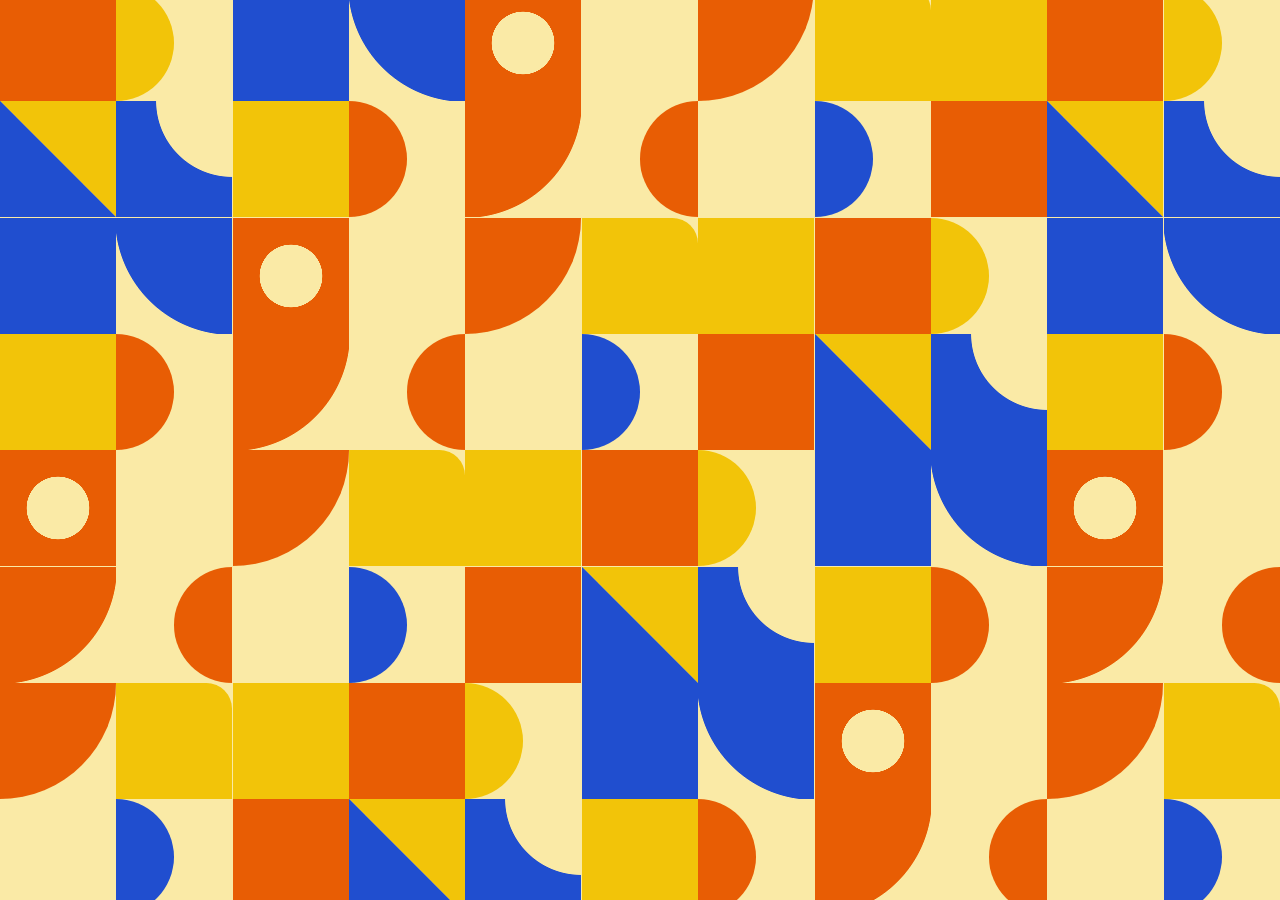
==== index.html @ 6c81b7ac "Add Bauhaus grid with click/hover interactions and tile motifs. Co-authored-by: Cursor <cursoragent@" ====
<!DOCTYPE html>
<html lang="en">
  <head>
    <meta charset="UTF-8" />
    <meta name="viewport" content="width=device-width, initial-scale=1" />
    <title>Click and Hover</title>
    <script src="https://ajax.googleapis.com/ajax/libs/jquery/3.7.1/jquery.min.js"></script>
    <link rel="stylesheet" href="style.css" />
    <script src="script.js" defer></script>
  </head>
  <body class="site home">
    <main class="home-main">
      <div class="bauhaus-viewport">
        <div class="bauhaus-stage-outer">
          <!-- 6×3 = 18 squares; JS may tile clones. Shapes live in .geo-mosaic-inner so the grid square does not rotate. -->
          <div class="bauhaus-stage">
            <!-- Row 1 -->
            <div class="geo-cell" data-shape="square" data-cell="g1" data-effect="spawn">
              <div class="geo-stack">
                <div class="geo-mosaic-inner">
                  <div class="geo-solid geo-fill-tile-cycling"></div>
                </div>
              </div>
            </div>
            <div class="geo-cell" data-shape="curve" data-cell="g2">
              <div class="geo-stack">
                <div class="geo-mosaic-inner">
                  <div class="geo-solid geo-fill-ground"></div>
                  <div class="geo-solid geo-fill-orange geo-corner-bl"></div>
                </div>
              </div>
            </div>
            <div class="geo-cell" data-shape="curve" data-cell="g3">
              <div class="geo-stack">
                <div class="geo-mosaic-inner">
                  <div class="geo-solid geo-fill-ground"></div>
                  <div class="geo-arc-tr-orange"></div>
                </div>
              </div>
            </div>
            <div class="geo-cell" data-shape="curve" data-cell="g4" data-effect="fade">
              <div class="geo-stack">
                <div class="geo-mosaic-inner">
                  <div class="geo-solid geo-fill-ground"></div>
                  <div class="geo-ring-orange"></div>
                </div>
              </div>
            </div>
            <div class="geo-cell" data-shape="square" data-cell="g5" data-effect="lit">
              <div class="geo-stack">
                <div class="geo-mosaic-inner">
                  <div class="geo-solid geo-fill-yellow"></div>
                </div>
              </div>
            </div>
            <div class="geo-cell" data-shape="square" data-cell="g6" data-effect="opacity">
              <div class="geo-stack">
                <div class="geo-mosaic-inner">
                  <div class="geo-solid geo-fill-blue"></div>
                </div>
              </div>
            </div>

            <!-- Row 2 -->
            <div class="geo-cell" data-shape="square" data-cell="g7">
              <div class="geo-stack">
                <div class="geo-mosaic-inner">
                  <div class="geo-split">
                    <span class="geo-split__blue"></span>
                    <span class="geo-split__yellow"></span>
                  </div>
                </div>
              </div>
            </div>
            <div class="geo-cell" data-shape="square" data-cell="g8" data-effect="spawn">
              <div class="geo-stack">
                <div class="geo-mosaic-inner">
                  <div class="geo-solid geo-fill-orange"></div>
                </div>
              </div>
            </div>
            <div class="geo-cell" data-shape="curve" data-cell="g9">
              <div class="geo-stack">
                <div class="geo-mosaic-inner">
                  <div class="geo-solid geo-fill-ground"></div>
                  <div class="geo-semi-top geo-fill-blue"></div>
                </div>
              </div>
            </div>
            <div class="geo-cell" data-shape="curve" data-cell="g10" data-effect="spawn">
              <div class="geo-stack">
                <div class="geo-mosaic-inner">
                  <div class="geo-solid geo-fill-yellow geo-corner-br"></div>
                </div>
              </div>
            </div>
            <div class="geo-cell" data-shape="curve" data-cell="g11">
              <div class="geo-stack">
                <div class="geo-mosaic-inner">
                  <div class="geo-solid geo-fill-ground"></div>
                  <div class="geo-semi-bottom geo-fill-orange"></div>
                </div>
              </div>
            </div>
            <div class="geo-cell" data-shape="square" data-cell="g12" data-effect="lit">
              <div class="geo-stack">
                <div class="geo-mosaic-inner">
                  <div class="geo-solid geo-fill-tile-cycling"></div>
                </div>
              </div>
            </div>

            <!-- Row 3 -->
            <div class="geo-cell" data-shape="curve" data-cell="g13">
              <div class="geo-stack">
                <div class="geo-mosaic-inner">
                  <div class="geo-solid geo-fill-ground"></div>
                  <div class="geo-semi-top geo-fill-orange"></div>
                </div>
              </div>
            </div>
            <div class="geo-cell" data-shape="curve" data-cell="g14" data-effect="fade">
              <div class="geo-stack">
                <div class="geo-mosaic-inner">
                  <div class="geo-solid geo-fill-ground"></div>
                  <div class="geo-arc-br-blue"></div>
                </div>
              </div>
            </div>
            <div class="geo-cell" data-shape="curve" data-cell="g15" data-effect="wobble">
              <div class="geo-stack">
                <div class="geo-mosaic-inner">
                  <div class="geo-solid geo-fill-ground"></div>
                  <div class="geo-bite-blue-br"></div>
                </div>
              </div>
            </div>
            <div class="geo-cell" data-shape="curve" data-cell="g16">
              <div class="geo-stack">
                <div class="geo-mosaic-inner">
                  <div class="geo-solid geo-fill-ground"></div>
                  <div class="geo-semi-top geo-fill-yellow"></div>
                </div>
              </div>
            </div>
            <div class="geo-cell" data-shape="square" data-cell="g17" data-effect="runner">
              <div class="geo-stack">
                <div class="geo-mosaic-inner">
                  <div class="geo-solid geo-fill-orange"></div>
                </div>
              </div>
            </div>
            <div class="geo-cell" data-shape="square" data-cell="g18" data-effect="spawn">
              <div class="geo-stack">
                <div class="geo-mosaic-inner">
                  <div class="geo-solid geo-fill-yellow"></div>
                </div>
              </div>
            </div>
          </div>
        </div>
      </div>
    </main>
  </body>
</html>
---- style.css ----
*,
*::before,
*::after {
  box-sizing: border-box;
}

html {
  margin: 0;
}

body.site {
  margin: 0;
  min-height: 100vh;
  font-family: Helvetica, Arial, sans-serif;
  --bauhaus-orange: #e85d04;
  --bauhaus-blue: #204ecf;
  --bauhaus-yellow: #f2c409;
  /* Light ground = tinted yellow so the mosaic stays strictly blue / yellow / orange. */
  --bauhaus-ground: #fcefb4;
  --bauhaus-ground: color-mix(in srgb, var(--bauhaus-yellow) 36%, white);
  --bauhaus-cream: var(--bauhaus-ground);
  /* Shared hover tint motion (curve-style ease on all accents). */
  --bauhaus-hover-paint-ms: 450ms;
  --bauhaus-hover-paint-ease: cubic-bezier(0.22, 1, 0.36, 1);
  background: var(--bauhaus-ground);
  color: #1a1a1a;
}

/* —— Full-page Bauhaus grid —— */
.home-main {
  margin: 0;
  padding: 0;
  width: 100%;
  max-width: none;
  min-height: 100vh;
  min-height: 100dvh;
}

.bauhaus-viewport {
  overflow: hidden;
  position: relative;
  width: 100%;
  min-height: 100vh;
  min-height: 100dvh;
}

.bauhaus-stage-outer {
  position: absolute;
  left: 50%;
  top: 50%;
  width: 100vh;
  height: 100vw;
  transform: translate(-50%, -50%) rotate(-90deg);
  transform-origin: center center;
  display: flex;
  justify-content: center;
  align-items: center;
  overflow: hidden;
}

.bauhaus-stage {
  display: inline-grid;
  grid-template-columns: repeat(6, var(--cell));
  grid-template-rows: repeat(3, var(--cell));
  gap: 0;
  align-items: start;
  width: max-content;
  height: max-content;
  flex-shrink: 0;
  /* Cover layout (square tiles extend past edges—outer clips). JS replaces cols/rows when enabled. */
  --cell: max(
    calc(min(100vh, 100dvh) / 6),
    calc(min(100vw, 100dvw) / 3)
  );
  animation: geo-stage-pulse 14s ease-in-out infinite alternate;
}

.geo-cell {
  position: relative;
  overflow: hidden;
  cursor: pointer;
  isolation: isolate;
  width: var(--cell);
  height: var(--cell);
  aspect-ratio: 1;
  user-select: none;
}

.geo-cell--triad-lock .geo-stack {
  box-shadow: inset 0 0 0 2px rgba(232, 93, 4, 0.45);
}

.geo-cell > * {
  pointer-events: none;
}

.geo-stack {
  position: absolute;
  inset: 0;
  transition:
    transform 0.42s cubic-bezier(0.22, 1, 0.36, 1),
    opacity 0.38s ease,
    filter 0.35s ease;
  will-change: transform, opacity;
}

/* Transforms for curves / runner / wobble stay on this layer—the grid square (.geo-cell) stays fixed. */
.geo-mosaic-inner {
  position: absolute;
  inset: 0;
  transform-origin: center center;
  transition: transform 0.42s cubic-bezier(0.22, 1, 0.36, 1);
}

.geo-stack > .geo-mosaic-inner:not(.geo-layer-hover).geo-layer-idle {
  z-index: 1;
}

/* Single-inner stacks (prefers-reduced-motion): lone node is not geo-layer-hover. */
.geo-stack > .geo-mosaic-inner:first-child:last-child:not(.geo-layer-hover) {
  z-index: 1;
}

.geo-stack .geo-mosaic-inner.geo-layer-hover {
  z-index: 2;
  opacity: 0;
  pointer-events: none;
  transition:
    opacity var(--bauhaus-hover-paint-ms) var(--bauhaus-hover-paint-ease),
    transform 0.42s cubic-bezier(0.22, 1, 0.36, 1);
}

.geo-stack:not(.geo-stack--hue-hover-active) > .geo-mosaic-inner:not(.geo-layer-hover) {
  opacity: 1;
  transition:
    opacity var(--bauhaus-hover-paint-ms) var(--bauhaus-hover-paint-ease),
    transform 0.42s cubic-bezier(0.22, 1, 0.36, 1);
}

.geo-stack--hue-hover-active > .geo-mosaic-inner:not(.geo-layer-hover) {
  opacity: 0;
  transition:
    opacity var(--bauhaus-hover-paint-ms) var(--bauhaus-hover-paint-ease),
    transform 0.42s cubic-bezier(0.22, 1, 0.36, 1);
}

.geo-stack--hue-hover-active .geo-mosaic-inner.geo-layer-hover {
  opacity: 1;
}

.geo-mosaic-inner:is(.geo-stack--runner, .geo-stack--runner-hover, .geo-stack--wobble) {
  transition: none;
}

.geo-stack
  .geo-mosaic-inner
  [class*='geo-']:not(.geo-fill-ground):not(.geo-fill-cream) {
  transition:
    background-color var(--bauhaus-hover-paint-ms) var(--bauhaus-hover-paint-ease),
    background var(--bauhaus-hover-paint-ms) var(--bauhaus-hover-paint-ease);
}

.geo-cell:hover {
  z-index: 4;
}

.geo-cell[data-shape='square']:hover .geo-stack {
  transform: scale(1.06);
}

.geo-stack--lit {
  outline: 3px solid var(--bauhaus-orange);
  outline-offset: -3px;
}

.geo-mini-chip {
  position: absolute;
  width: 26%;
  height: 26%;
  pointer-events: none;
  border-radius: 1px;
  z-index: 2;
}

[class*='geo-fill-']:not(.geo-fill-ground):not(.geo-fill-cream) {
  transition:
    background-color var(--bauhaus-hover-paint-ms) var(--bauhaus-hover-paint-ease),
    background var(--bauhaus-hover-paint-ms) var(--bauhaus-hover-paint-ease);
}

.geo-split__blue,
.geo-split__yellow {
  transition:
    background-color var(--bauhaus-hover-paint-ms) var(--bauhaus-hover-paint-ease),
    background var(--bauhaus-hover-paint-ms) var(--bauhaus-hover-paint-ease);
}

.geo-cell[data-shape='square'].geo-cell--clicked
  .geo-stack
  > .geo-mosaic-inner:not(.geo-layer-hover) {
  animation: geo-square-pop 0.55s cubic-bezier(0.34, 1.56, 0.64, 1);
}

.geo-cell[data-shape='curve'].geo-cell--clicked
  .geo-stack
  > .geo-mosaic-inner:not(.geo-layer-hover) {
  animation: geo-curve-flash 0.65s ease;
}

@keyframes geo-square-pop {
  0% {
    transform: scale(1) rotate(0deg);
  }
  40% {
    transform: scale(1.08) rotate(-6deg);
  }
  100% {
    transform: scale(1) rotate(0deg);
  }
}

@keyframes geo-curve-flash {
  0% {
    opacity: 1;
    filter: brightness(1);
  }
  35% {
    opacity: 0.35;
    filter: brightness(1.15);
  }
  100% {
    opacity: 1;
    filter: brightness(1);
  }
}

@keyframes geo-stage-pulse {
  0% {
    filter: brightness(1) saturate(1);
  }
  100% {
    filter: brightness(1.045) saturate(1.06);
  }
}

@keyframes geo-runner-marquee {
  0% {
    transform: translateX(0) scale(1);
  }
  36% {
    transform: translateX(132%) scale(1);
  }
  52% {
    transform: translateX(118%) scale(1);
  }
  74% {
    transform: translateX(-10%) scale(1);
  }
  88% {
    transform: translateX(4%) scale(1);
  }
  100% {
    transform: translateX(0) scale(1);
  }
}

@keyframes geo-runner-marquee-hover {
  0% {
    transform: translateX(0) scale(1.06);
  }
  36% {
    transform: translateX(132%) scale(1.06);
  }
  52% {
    transform: translateX(118%) scale(1.06);
  }
  74% {
    transform: translateX(-10%) scale(1.06);
  }
  88% {
    transform: translateX(4%) scale(1.06);
  }
  100% {
    transform: translateX(0) scale(1.06);
  }
}

.geo-mosaic-inner.geo-stack--runner {
  animation: geo-runner-marquee 1.12s cubic-bezier(0.45, 0.02, 0.28, 1) forwards;
}

.geo-mosaic-inner.geo-stack--runner-hover {
  animation: geo-runner-marquee-hover 1.12s cubic-bezier(0.45, 0.02, 0.28, 1) forwards;
}

@keyframes geo-wobble {
  0%,
  100% {
    transform: rotate(0deg) scale(1);
  }
  22% {
    transform: rotate(-9deg) scale(1.06);
  }
  48% {
    transform: rotate(8deg) scale(1.06);
  }
  72% {
    transform: rotate(-4deg) scale(1.03);
  }
}

.geo-mosaic-inner.geo-stack--wobble {
  animation: geo-wobble 0.72s cubic-bezier(0.34, 1.2, 0.64, 1);
}

.geo-solid,
.geo-split,
.geo-arc-tr-orange,
.geo-arc-tr-yellow,
.geo-arc-br-blue,
.geo-arc-bl-yellow,
.geo-ring-orange,
.geo-semi-top,
.geo-semi-bottom,
.geo-bite-blue-br,
.geo-arc-br-cream,
.geo-arc-tl-cream {
  position: absolute;
  inset: 0;
}

.geo-fill-ground,
.geo-fill-cream {
  background-color: var(--bauhaus-ground);
}

.geo-fill-orange {
  background-color: var(--cell-accent, var(--bauhaus-orange));
}

.geo-fill-blue {
  background-color: var(--cell-accent, var(--bauhaus-blue));
}

.geo-fill-yellow {
  background-color: var(--cell-accent, var(--bauhaus-yellow));
}

/* Plain clickable tile (no motifs): rests on ground tint, then follows --cell-accent from click-cycling on .geo-cell. */
.geo-fill-tile-cycling {
  background-color: var(--cell-accent, var(--bauhaus-ground));
}

.geo-plate-corner {
  position: absolute;
  right: 10%;
  bottom: 10%;
  left: auto;
  top: auto;
  width: 22%;
  height: 22%;
  inset: auto;
}

.geo-corner-bl {
  border-radius: 0 0 0 100%;
}

.geo-corner-br {
  border-radius: 0 0 22% 0;
}

.geo-arc-tr-orange {
  background: radial-gradient(
    circle at 100% 0%,
    var(--cell-accent, var(--bauhaus-orange)) 0%,
    var(--cell-accent, var(--bauhaus-orange)) 71%,
    transparent 71.5%
  );
}

.geo-arc-tr-yellow {
  background: radial-gradient(
    circle at 100% 0%,
    var(--cell-accent, var(--bauhaus-yellow)) 0%,
    var(--cell-accent, var(--bauhaus-yellow)) 71%,
    transparent 71.5%
  );
}

.geo-arc-br-blue {
  background: radial-gradient(
    circle at 100% 100%,
    var(--cell-accent, var(--bauhaus-blue)) 0%,
    var(--cell-accent, var(--bauhaus-blue)) 71%,
    transparent 71.5%
  );
}

.geo-arc-bl-yellow {
  background: radial-gradient(
    circle at 0% 100%,
    var(--cell-accent, var(--bauhaus-yellow)) 0%,
    var(--cell-accent, var(--bauhaus-yellow)) 71%,
    transparent 71.5%
  );
}

.geo-ring-orange {
  background: radial-gradient(
    circle at 50% 50%,
    transparent 38%,
    var(--cell-accent, var(--bauhaus-orange)) 38.5%
  );
}

.geo-semi-top {
  height: 50%;
  top: 0;
  bottom: auto;
  border-radius: 0 0 50% 50% / 0 0 100% 100%;
}

.geo-semi-bottom {
  height: 50%;
  top: auto;
  bottom: 0;
  border-radius: 50% 50% 0 0 / 100% 100% 0 0;
}

.geo-bite-blue-br {
  background: radial-gradient(
    circle at 100% 100%,
    transparent 46%,
    var(--cell-accent, var(--bauhaus-blue)) 46.5%
  );
}

.geo-arc-br-cream {
  background: radial-gradient(
    circle at 100% 100%,
    var(--bauhaus-ground) 0%,
    var(--bauhaus-ground) 52%,
    transparent 52.5%
  );
}

.geo-arc-tl-cream {
  background: radial-gradient(
    circle at 0% 0%,
    var(--bauhaus-ground) 0%,
    var(--bauhaus-ground) 52%,
    transparent 52.5%
  );
}

.geo-split {
  position: absolute;
  inset: 0;
  display: block;
}

.geo-split__blue,
.geo-split__yellow {
  position: absolute;
  inset: 0;
}

.geo-split__blue {
  clip-path: polygon(0 0, 100% 0, 0 100%);
  background: var(--cell-accent, var(--bauhaus-blue));
}

.geo-split__yellow {
  clip-path: polygon(100% 0, 100% 100%, 0 100%);
  background: var(--cell-accent, var(--bauhaus-yellow));
}

/* Click-through palette: monochrome accent per tile (blue → yellow → orange). */
.geo-cell[data-cycle-step='0'] {
  --cell-accent: var(--bauhaus-blue);
}

.geo-cell[data-cycle-step='1'] {
  --cell-accent: var(--bauhaus-yellow);
}

.geo-cell[data-cycle-step='2'] {
  --cell-accent: var(--bauhaus-orange);
}

.geo-cell.geo-cell--triad-lock:has(.geo-split) .geo-split__blue {
  background: var(--bauhaus-yellow);
}

.geo-cell.geo-cell--triad-lock:has(.geo-split) .geo-split__yellow {
  background: var(--bauhaus-blue);
}

.geo-cell.geo-cell--triad-lock:not(:has(.geo-fill-ground)):has(.geo-fill-orange)
  .geo-fill-orange {
  background-color: var(--bauhaus-ground);
}

.geo-cell.geo-cell--triad-lock:not(:has(.geo-fill-ground)):has(.geo-fill-blue)
  .geo-fill-blue {
  background-color: var(--bauhaus-ground);
}

.geo-cell.geo-cell--triad-lock:not(:has(.geo-fill-ground)):has(.geo-fill-yellow)
  .geo-fill-yellow {
  background-color: var(--bauhaus-ground);
}

.geo-cell.geo-cell--triad-lock:not(:has(.geo-split)):not(
    :has(.geo-bite-blue-br)
  ):has(.geo-fill-ground):has(.geo-fill-orange) .geo-fill-ground {
  background-color: var(--bauhaus-orange);
}

.geo-cell.geo-cell--triad-lock:not(:has(.geo-split)):not(
    :has(.geo-bite-blue-br)
  ):has(.geo-fill-ground):has(.geo-fill-orange) .geo-fill-orange {
  background-color: var(--bauhaus-ground);
}

.geo-cell.geo-cell--triad-lock:not(:has(.geo-split)):not(
    :has(.geo-bite-blue-br)
  ):has(.geo-fill-ground):has(.geo-fill-blue) .geo-fill-ground {
  background-color: var(--bauhaus-blue);
}

.geo-cell.geo-cell--triad-lock:not(:has(.geo-split)):not(
    :has(.geo-bite-blue-br)
  ):has(.geo-fill-ground):has(.geo-fill-blue) .geo-fill-blue {
  background-color: var(--bauhaus-ground);
}

.geo-cell.geo-cell--triad-lock:not(:has(.geo-split)):has(.geo-fill-ground):has(
    .geo-fill-yellow
  )
  .geo-fill-ground {
  background-color: var(--bauhaus-yellow);
}

.geo-cell.geo-cell--triad-lock:not(:has(.geo-split)):has(.geo-fill-ground):has(
    .geo-fill-yellow
  )
  .geo-fill-yellow {
  background-color: var(--bauhaus-ground);
}

.geo-cell.geo-cell--triad-lock:not(:has(.geo-split)):not(:has(.geo-fill-orange)):not(
    :has(.geo-fill-blue)
  ):not(:has(.geo-fill-yellow)):not(:has(.geo-arc-tr-orange)):not(
    :has(.geo-arc-br-blue)
  ):not(:has(.geo-ring-orange)):not(:has(.geo-bite-blue-br)):has(.geo-fill-ground)
  .geo-fill-ground {
  background-color: var(--bauhaus-blue);
}

.geo-cell.geo-cell--triad-lock:has(.geo-arc-tr-orange) .geo-fill-ground {
  background-color: var(--bauhaus-orange);
}

.geo-cell.geo-cell--triad-lock:has(.geo-arc-tr-orange) .geo-arc-tr-orange {
  background: radial-gradient(
    circle at 100% 0%,
    var(--bauhaus-ground) 0%,
    var(--bauhaus-ground) 71%,
    var(--bauhaus-orange) 71.5%
  );
}

.geo-cell.geo-cell--triad-lock:has(.geo-ring-orange) .geo-fill-ground {
  background-color: var(--bauhaus-orange);
}

.geo-cell.geo-cell--triad-lock:has(.geo-ring-orange) .geo-ring-orange {
  background: radial-gradient(
    circle at 50% 50%,
    var(--bauhaus-orange) 0%,
    var(--bauhaus-orange) 38%,
    transparent 38.5%
  );
}

.geo-cell.geo-cell--triad-lock:has(.geo-arc-br-blue) .geo-fill-ground {
  background-color: var(--bauhaus-blue);
}

.geo-cell.geo-cell--triad-lock:has(.geo-arc-br-blue) .geo-arc-br-blue {
  background: radial-gradient(
    circle at 100% 100%,
    var(--bauhaus-ground) 0%,
    var(--bauhaus-ground) 71%,
    var(--bauhaus-blue) 71.5%
  );
}

.geo-cell.geo-cell--triad-lock:has(.geo-bite-blue-br) .geo-bite-blue-br {
  background: radial-gradient(
    circle at 100% 100%,
    var(--bauhaus-blue) 46%,
    transparent 46.5%
  );
}

@media (prefers-reduced-motion: reduce) {
  .bauhaus-stage-outer {
    position: relative;
    left: auto;
    top: auto;
    transform: none;
    width: 100%;
    min-height: 100vh;
    min-height: 100dvh;
    height: auto;
    display: block;
  }

  .bauhaus-stage {
    animation: none;
    height: auto;
    min-height: 0;
    margin-inline: auto;
    grid-template-columns: repeat(6, var(--cell));
    grid-template-rows: repeat(3, var(--cell));
    --cell: max(
      calc(min(100vw, 100dvw) / 6),
      calc(min(100vh, 100dvh) / 3)
    );
    padding-block: 0;
  }

  .geo-mosaic-inner.geo-stack--runner,
  .geo-mosaic-inner.geo-stack--runner-hover,
  .geo-mosaic-inner.geo-stack--wobble {
    animation: none !important;
  }

  .geo-cell[data-shape='square']:hover .geo-stack {
    transform: scale(1.03);
  }

  .geo-cell[data-shape='square'].geo-cell--clicked
    .geo-stack
    > .geo-mosaic-inner:not(.geo-layer-hover),
  .geo-cell[data-shape='curve'].geo-cell--clicked
    .geo-stack
    > .geo-mosaic-inner:not(.geo-layer-hover) {
    animation: none;
  }
}

/* —— Sub-page shared —— */
.sub-back {
  display: inline-block;
  margin: 1rem 0 0 1rem;
  font-size: 0.9rem;
  color: #111;
  text-decoration: underline;
}

.sub-back:hover {
  text-decoration: none;
}

.sub-wrap {
  padding: 1rem 1.25rem 3rem;
  max-width: 900px;
  margin: 0 auto;
}

.sub-title {
  margin: 0.5rem 0 0.25rem;
  font-size: 1.35rem;
}

.sub-note {
  margin: 0 0 1.25rem;
  font-size: 0.85rem;
  color: #555;
  max-width: 42em;
  line-height: 1.45;
}

/* Page 1: hover + toggleClass + fade */
.p1-stage {
  display: grid;
  grid-template-columns: repeat(4, 1fr);
  gap: 12px;
  margin-top: 1rem;
}

.p1-tile {
  aspect-ratio: 1;
  min-height: 80px;
  cursor: pointer;
  border: 3px solid #111;
  transition: transform 0.2s ease, opacity 0.3s ease;
}

.p1-tile--a {
  background: #e07a5f;
}
.p1-tile--b {
  background: #3d5a80;
}
.p1-tile--c {
  background: #81b29a;
}
.p1-tile--d {
  background: #f2cc8f;
}

.p1-tile.is-lit {
  outline: 4px solid #111;
  outline-offset: 2px;
  transform: scale(1.03);
}

.p1-blob {
  margin-top: 1.25rem;
  height: 100px;
  background: #9b59b6;
  border: 3px solid #111;
  transition: background 0.35s ease, border-radius 0.35s ease;
}

.p1-blob.shape-shift {
  background: #1abc9c;
  border-radius: 50%;
}

.p1-fade-zone {
  margin-top: 1rem;
  display: flex;
  gap: 10px;
  flex-wrap: wrap;
}

.p1-fade-zone .slab {
  flex: 1;
  min-width: 100px;
  height: 64px;
  border: 2px solid #111;
}

.p1-slab-1 {
  background: #d62828;
}
.p1-slab-2 {
  background: #f77f00;
}
.p1-slab-3 {
  background: #fcbf49;
}

/* Page 2: animate */
.p2-row {
  display: flex;
  gap: 14px;
  flex-wrap: wrap;
  align-items: flex-end;
  margin-top: 1rem;
}

.p2-box {
  width: 90px;
  height: 90px;
  border: 3px solid #111;
  cursor: pointer;
}

.p2-box--1 {
  background: #264653;
}
.p2-box--2 {
  background: #2a9d8f;
}
.p2-box--3 {
  background: #e9c46a;
}

.p2-runner {
  margin-top: 1.5rem;
  height: 72px;
  position: relative;
  border-bottom: 3px solid #111;
}

.p2-runner-inner {
  position: absolute;
  left: 0;
  bottom: 0;
  width: 56px;
  height: 56px;
  background: #e76f51;
  border: 2px solid #111;
}

/* Page 3: scroll + css */
.p3-tower {
  margin-top: 1rem;
  display: flex;
  flex-direction: column;
  gap: 8px;
}

.p3-stack {
  height: 18px;
  border: 2px solid #111;
}

.p3-stack:nth-child(5n + 1) {
  background: #6d597a;
}
.p3-stack:nth-child(5n + 2) {
  background: #b56576;
}
.p3-stack:nth-child(5n + 3) {
  background: #e5989b;
}
.p3-stack:nth-child(5n + 4) {
  background: #ffb4a2;
}
.p3-stack:nth-child(5n) {
  background: #ffcdb2;
}

.p3-meter-wrap {
  position: sticky;
  top: 0;
  z-index: 2;
  background: #e8e4dc;
  padding: 0.75rem 0;
  margin: 0 -1.25rem;
  padding-left: 1.25rem;
  padding-right: 1.25rem;
  border-bottom: 2px solid #111;
}

.p3-meter {
  height: 24px;
  border: 2px solid #111;
  background: #fff;
}

.p3-meter-fill {
  height: 100%;
  width: 0%;
  background: #2d6a4f;
  transition: width 0.05s linear;
}

.p3-spacer {
  height: 140vh;
  margin-top: 1rem;
  border-left: 3px dashed #999;
  padding-left: 12px;
  font-size: 0.8rem;
  color: #666;
}

/* Page 4: append */
.p4-canvas {
  margin-top: 1rem;
  min-height: 200px;
  padding: 12px;
  border: 3px solid #111;
  background: #f4f1ea;
  display: flex;
  flex-wrap: wrap;
  gap: 10px;
  align-content: flex-start;
}

.p4-add {
  margin-top: 1rem;
  padding: 0.6rem 1.2rem;
  font-size: 1rem;
  font-weight: 600;
  border: 2px solid #111;
  background: #fff;
  cursor: pointer;
}

.p4-add:hover {
  background: #111;
  color: #fff;
}

.p4-chip {
  width: 52px;
  height: 52px;
  border: 2px solid #111;
  flex-shrink: 0;
}
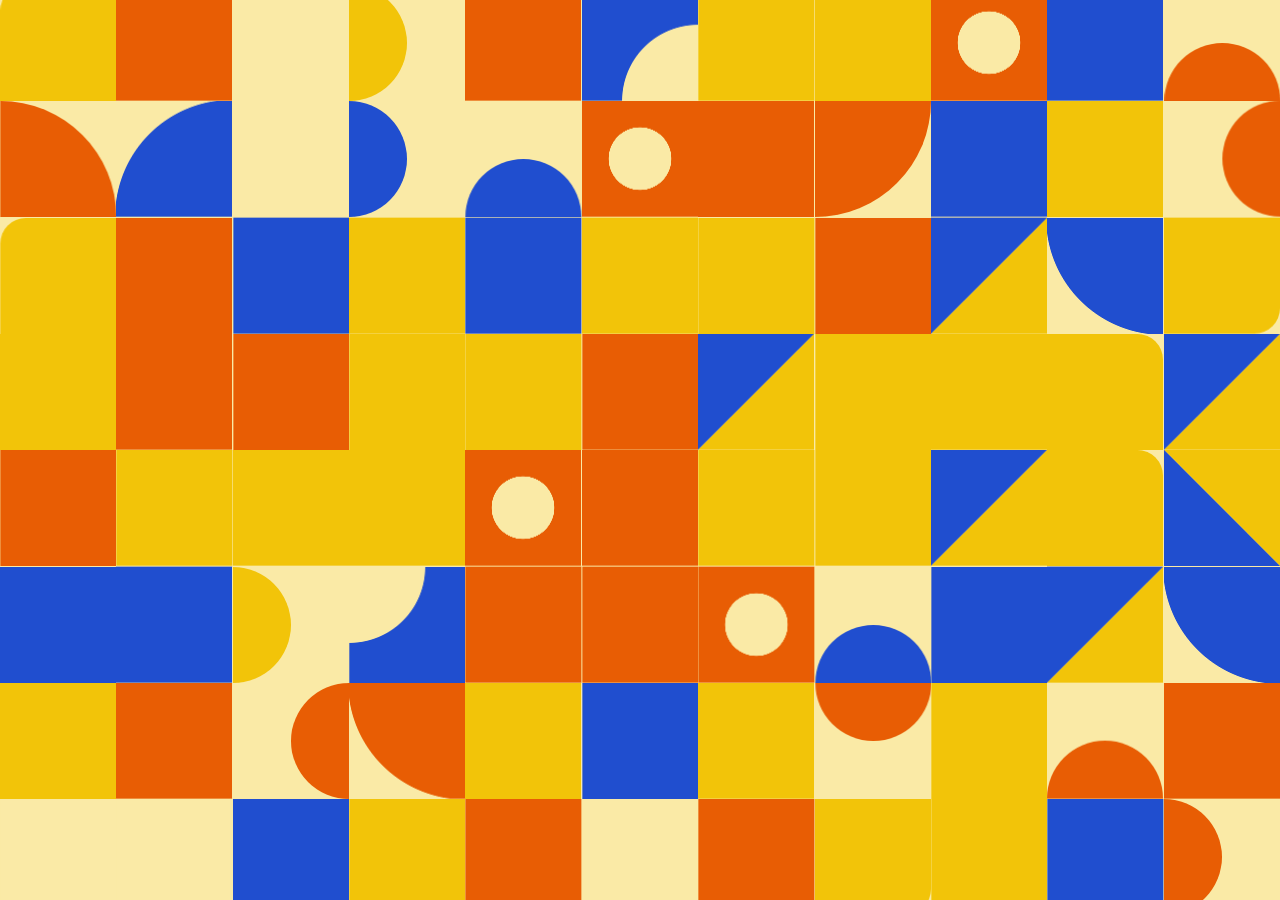
==== commit b7b28723: "Mosaic: random pattern/yaw, runner post-slide color, richer motion. - Hash-based pattern index and p" ====
--- a/index.html
+++ b/index.html
@@ -12,7 +12,7 @@
     <main class="home-main">
       <div class="bauhaus-viewport">
         <div class="bauhaus-stage-outer">
-          <!-- 6×3 = 18 squares; JS may tile clones. Shapes live in .geo-mosaic-inner so the grid square does not rotate. -->
+          <!-- 6×4 = 24 squares; JS may tile clones. Shapes live in .geo-mosaic-inner so the grid square does not rotate. -->
           <div class="bauhaus-stage">
             <!-- Row 1 -->
             <div class="geo-cell" data-shape="square" data-cell="g1" data-effect="spawn">
@@ -46,7 +46,7 @@
                 </div>
               </div>
             </div>
-            <div class="geo-cell" data-shape="square" data-cell="g5" data-effect="lit">
+            <div class="geo-cell" data-shape="square" data-cell="g5" data-effect="wobble">
               <div class="geo-stack">
                 <div class="geo-mosaic-inner">
                   <div class="geo-solid geo-fill-yellow"></div>
@@ -102,7 +102,11 @@
                 </div>
               </div>
             </div>
-            <div class="geo-cell" data-shape="square" data-cell="g12" data-effect="lit">
+            <div class="geo-cell"
+              data-shape="square"
+              data-cell="g12"
+              data-effect="runner"
+              data-runner-dir="1">
               <div class="geo-stack">
                 <div class="geo-mosaic-inner">
                   <div class="geo-solid geo-fill-tile-cycling"></div>
@@ -151,6 +155,54 @@
               </div>
             </div>
             <div class="geo-cell" data-shape="square" data-cell="g18" data-effect="spawn">
+              <div class="geo-stack">
+                <div class="geo-mosaic-inner">
+                  <div class="geo-solid geo-fill-yellow"></div>
+                </div>
+              </div>
+            </div>
+
+            <!-- Row 4: extra solid prototypes (more motion when the grid is tiled). -->
+            <div class="geo-cell" data-shape="square" data-cell="g19" data-effect="spawn">
+              <div class="geo-stack">
+                <div class="geo-mosaic-inner">
+                  <div class="geo-solid geo-fill-blue"></div>
+                </div>
+              </div>
+            </div>
+            <div class="geo-cell"
+              data-shape="square"
+              data-cell="g20"
+              data-effect="runner"
+              data-runner-dir="3">
+              <div class="geo-stack">
+                <div class="geo-mosaic-inner">
+                  <div class="geo-solid geo-fill-orange"></div>
+                </div>
+              </div>
+            </div>
+            <div class="geo-cell" data-shape="square" data-cell="g21" data-effect="wobble">
+              <div class="geo-stack">
+                <div class="geo-mosaic-inner">
+                  <div class="geo-solid geo-fill-yellow"></div>
+                </div>
+              </div>
+            </div>
+            <div class="geo-cell" data-shape="square" data-cell="g22" data-effect="fade">
+              <div class="geo-stack">
+                <div class="geo-mosaic-inner">
+                  <div class="geo-solid geo-fill-blue"></div>
+                </div>
+              </div>
+            </div>
+            <div class="geo-cell" data-shape="square" data-cell="g23" data-effect="opacity">
+              <div class="geo-stack">
+                <div class="geo-mosaic-inner">
+                  <div class="geo-solid geo-fill-orange"></div>
+                </div>
+              </div>
+            </div>
+            <div class="geo-cell" data-shape="square" data-cell="g24" data-effect="lit">
               <div class="geo-stack">
                 <div class="geo-mosaic-inner">
                   <div class="geo-solid geo-fill-yellow"></div>
--- a/style.css
+++ b/style.css
@@ -61,7 +61,7 @@
 .bauhaus-stage {
   display: inline-grid;
   grid-template-columns: repeat(6, var(--cell));
-  grid-template-rows: repeat(3, var(--cell));
+  grid-template-rows: repeat(4, var(--cell));
   gap: 0;
   align-items: start;
   width: max-content;
@@ -70,7 +70,7 @@
   /* Cover layout (square tiles extend past edges—outer clips). JS replaces cols/rows when enabled. */
   --cell: max(
     calc(min(100vh, 100dvh) / 6),
-    calc(min(100vw, 100dvw) / 3)
+    calc(min(100vw, 100dvw) / 4)
   );
   animation: geo-stage-pulse 14s ease-in-out infinite alternate;
 }
@@ -97,6 +97,8 @@
 .geo-stack {
   position: absolute;
   inset: 0;
+  transform: rotate(var(--geo-yaw, 0deg));
+  transform-origin: center center;
   transition:
     transform 0.42s cubic-bezier(0.22, 1, 0.36, 1),
     opacity 0.38s ease,
@@ -165,7 +167,7 @@
 }
 
 .geo-cell[data-shape='square']:hover .geo-stack {
-  transform: scale(1.06);
+  transform: rotate(var(--geo-yaw, 0deg)) scale(1.06);
 }
 
 .geo-stack--lit {
@@ -243,7 +245,7 @@
   }
 }
 
-@keyframes geo-runner-marquee {
+@keyframes geo-runner-marquee-r {
   0% {
     transform: translateX(0) scale(1);
   }
@@ -264,7 +266,7 @@
   }
 }
 
-@keyframes geo-runner-marquee-hover {
+@keyframes geo-runner-marquee-r-hover {
   0% {
     transform: translateX(0) scale(1.06);
   }
@@ -285,12 +287,165 @@
   }
 }
 
+@keyframes geo-runner-marquee-l {
+  0% {
+    transform: translateX(0) scale(1);
+  }
+  36% {
+    transform: translateX(-132%) scale(1);
+  }
+  52% {
+    transform: translateX(-118%) scale(1);
+  }
+  74% {
+    transform: translateX(10%) scale(1);
+  }
+  88% {
+    transform: translateX(-4%) scale(1);
+  }
+  100% {
+    transform: translateX(0) scale(1);
+  }
+}
+
+@keyframes geo-runner-marquee-l-hover {
+  0% {
+    transform: translateX(0) scale(1.06);
+  }
+  36% {
+    transform: translateX(-132%) scale(1.06);
+  }
+  52% {
+    transform: translateX(-118%) scale(1.06);
+  }
+  74% {
+    transform: translateX(10%) scale(1.06);
+  }
+  88% {
+    transform: translateX(-4%) scale(1.06);
+  }
+  100% {
+    transform: translateX(0) scale(1.06);
+  }
+}
+
+@keyframes geo-runner-marquee-d {
+  0% {
+    transform: translateY(0) scale(1);
+  }
+  36% {
+    transform: translateY(132%) scale(1);
+  }
+  52% {
+    transform: translateY(118%) scale(1);
+  }
+  74% {
+    transform: translateY(-10%) scale(1);
+  }
+  88% {
+    transform: translateY(4%) scale(1);
+  }
+  100% {
+    transform: translateY(0) scale(1);
+  }
+}
+
+@keyframes geo-runner-marquee-d-hover {
+  0% {
+    transform: translateY(0) scale(1.06);
+  }
+  36% {
+    transform: translateY(132%) scale(1.06);
+  }
+  52% {
+    transform: translateY(118%) scale(1.06);
+  }
+  74% {
+    transform: translateY(-10%) scale(1.06);
+  }
+  88% {
+    transform: translateY(4%) scale(1.06);
+  }
+  100% {
+    transform: translateY(0) scale(1.06);
+  }
+}
+
+@keyframes geo-runner-marquee-u {
+  0% {
+    transform: translateY(0) scale(1);
+  }
+  36% {
+    transform: translateY(-132%) scale(1);
+  }
+  52% {
+    transform: translateY(-118%) scale(1);
+  }
+  74% {
+    transform: translateY(10%) scale(1);
+  }
+  88% {
+    transform: translateY(-4%) scale(1);
+  }
+  100% {
+    transform: translateY(0) scale(1);
+  }
+}
+
+@keyframes geo-runner-marquee-u-hover {
+  0% {
+    transform: translateY(0) scale(1.06);
+  }
+  36% {
+    transform: translateY(-132%) scale(1.06);
+  }
+  52% {
+    transform: translateY(-118%) scale(1.06);
+  }
+  74% {
+    transform: translateY(10%) scale(1.06);
+  }
+  88% {
+    transform: translateY(-4%) scale(1.06);
+  }
+  100% {
+    transform: translateY(0) scale(1.06);
+  }
+}
+
 .geo-mosaic-inner.geo-stack--runner {
-  animation: geo-runner-marquee 1.12s cubic-bezier(0.45, 0.02, 0.28, 1) forwards;
+  animation: geo-runner-marquee-r 1.12s cubic-bezier(0.45, 0.02, 0.28, 1)
+    forwards;
 }
 
 .geo-mosaic-inner.geo-stack--runner-hover {
-  animation: geo-runner-marquee-hover 1.12s cubic-bezier(0.45, 0.02, 0.28, 1) forwards;
+  animation: geo-runner-marquee-r-hover 1.12s
+    cubic-bezier(0.45, 0.02, 0.28, 1) forwards;
+}
+
+/* data-runner-dir: 0/right default, 1=down, 2=left, 3=up (set when tiling each clone). */
+.geo-cell[data-runner-dir='1'] .geo-mosaic-inner.geo-stack--runner {
+  animation-name: geo-runner-marquee-d;
+}
+
+.geo-cell[data-runner-dir='1'] .geo-mosaic-inner.geo-stack--runner-hover {
+  animation-name: geo-runner-marquee-d-hover;
+}
+
+.geo-cell[data-runner-dir='2'] .geo-mosaic-inner.geo-stack--runner {
+  animation-name: geo-runner-marquee-l;
+}
+
+.geo-cell[data-runner-dir='2'] .geo-mosaic-inner.geo-stack--runner-hover {
+  animation-name: geo-runner-marquee-l-hover;
+}
+
+.geo-cell[data-runner-dir='3'] .geo-mosaic-inner.geo-stack--runner {
+  animation-name: geo-runner-marquee-u;
+}
+
+.geo-cell[data-runner-dir='3'] .geo-mosaic-inner.geo-stack--runner-hover {
+  animation-name: geo-runner-marquee-u-hover;
 }
 
 @keyframes geo-wobble {
@@ -625,10 +780,10 @@
     min-height: 0;
     margin-inline: auto;
     grid-template-columns: repeat(6, var(--cell));
-    grid-template-rows: repeat(3, var(--cell));
+    grid-template-rows: repeat(4, var(--cell));
     --cell: max(
       calc(min(100vw, 100dvw) / 6),
-      calc(min(100vh, 100dvh) / 3)
+      calc(min(100vh, 100dvh) / 4)
     );
     padding-block: 0;
   }
@@ -640,7 +795,7 @@
   }
 
   .geo-cell[data-shape='square']:hover .geo-stack {
-    transform: scale(1.03);
+    transform: rotate(var(--geo-yaw, 0deg)) scale(1.03);
   }
 
   .geo-cell[data-shape='square'].geo-cell--clicked
